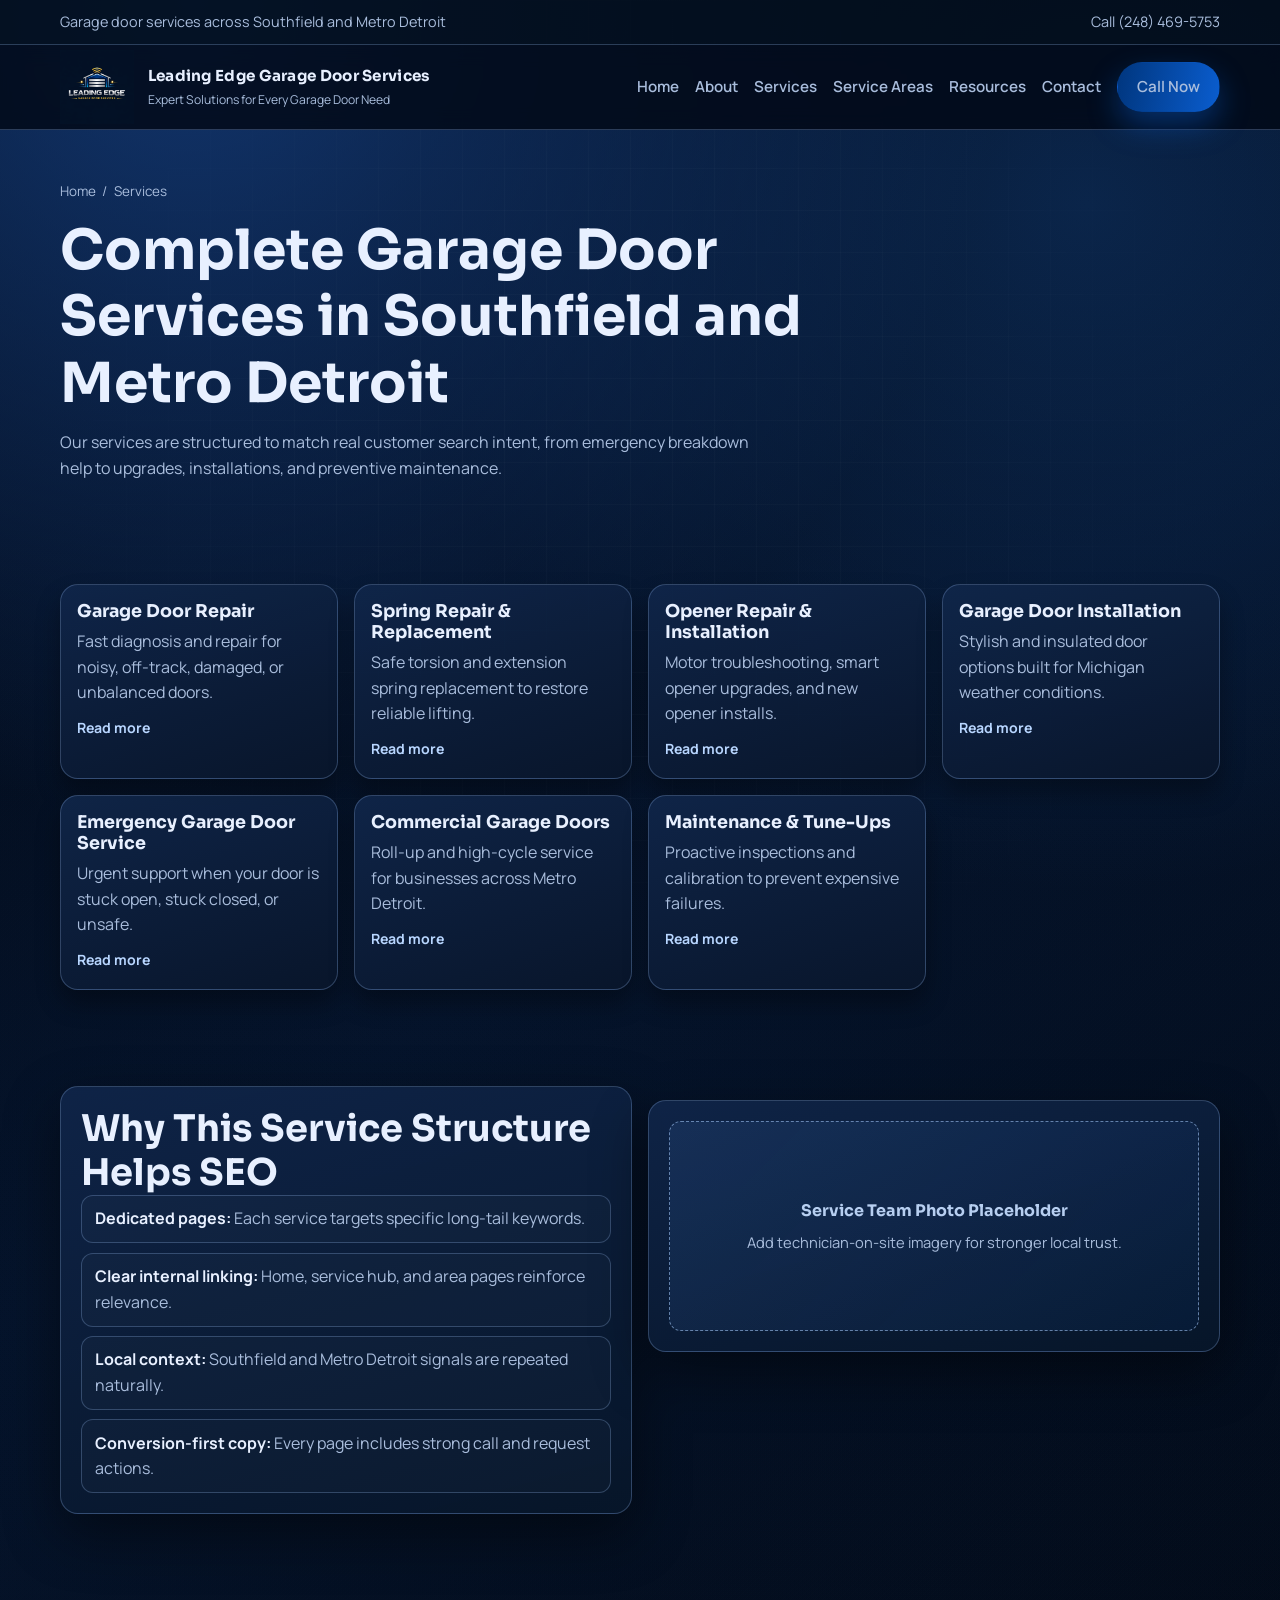
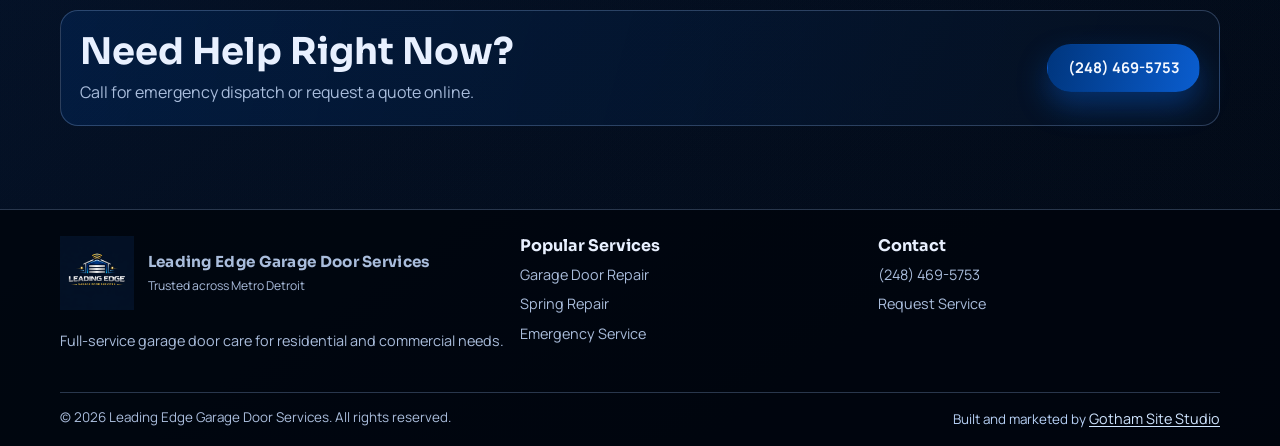
==== services/index.html @ db20bbb6 "Initial website build for Leading Edge Garage Door Services" ====
<!doctype html>
<html lang="en">
  <head>
    <meta charset="UTF-8" />
    <meta name="viewport" content="width=device-width, initial-scale=1.0" />
    <title>Garage Door Services in Southfield MI | Leading Edge</title>
    <meta
      name="description"
      content="Explore garage door services from Leading Edge: repairs, spring replacement, opener solutions, installations, emergency support, and commercial service in Metro Detroit."
    />
    <meta name="robots" content="index,follow" />
    <link rel="canonical" href="https://www.migaragedoor.com/services/" />
    <link rel="stylesheet" href="../assets/css/style.css" />
  </head>
  <body>
    <div class="top-strip">
      <div class="container">
        <span>Garage door services across Southfield and Metro Detroit</span>
        <a href="tel:+12484695753">Call (248) 469-5753</a>
      </div>
    </div>

    <header class="header">
      <div class="container nav-wrap">
        <a class="brand" href="../index.html">
          <img src="../images/Logo.png" alt="Leading Edge Garage Door Services logo" />
          <div class="brand-text">
            <strong>Leading Edge Garage Door Services</strong>
            <span>Expert Solutions for Every Garage Door Need</span>
          </div>
        </a>
        <button class="hamburger" data-nav-toggle aria-expanded="false" aria-label="Open menu">☰</button>
        <nav class="nav" data-nav>
          <a href="../index.html">Home</a>
          <a href="../about.html">About</a>
          <a href="index.html">Services</a>
          <a href="../service-areas/index.html">Service Areas</a>
          <a href="../resources/index.html">Resources</a>
          <a href="../contact.html">Contact</a>
          <a class="btn btn-primary" href="tel:+12484695753">Call Now</a>
        </nav>
      </div>
    </header>

    <main>
      <section class="page-hero">
        <div class="container">
          <div class="breadcrumbs">
            <a href="../index.html">Home</a>
            <span>/</span>
            <span>Services</span>
          </div>
          <h1>Complete Garage Door Services in Southfield and Metro Detroit</h1>
          <p>
            Our services are structured to match real customer search intent, from emergency breakdown help to
            upgrades, installations, and preventive maintenance.
          </p>
        </div>
      </section>

      <section class="section">
        <div class="container card-grid">
          <article class="card reveal">
            <h3>Garage Door Repair</h3>
            <p>Fast diagnosis and repair for noisy, off-track, damaged, or unbalanced doors.</p>
            <a class="inline-link" href="garage-door-repair.html">Read more</a>
          </article>
          <article class="card reveal">
            <h3>Spring Repair & Replacement</h3>
            <p>Safe torsion and extension spring replacement to restore reliable lifting.</p>
            <a class="inline-link" href="spring-repair.html">Read more</a>
          </article>
          <article class="card reveal">
            <h3>Opener Repair & Installation</h3>
            <p>Motor troubleshooting, smart opener upgrades, and new opener installs.</p>
            <a class="inline-link" href="opener-repair-installation.html">Read more</a>
          </article>
          <article class="card reveal">
            <h3>Garage Door Installation</h3>
            <p>Stylish and insulated door options built for Michigan weather conditions.</p>
            <a class="inline-link" href="garage-door-installation.html">Read more</a>
          </article>
          <article class="card reveal">
            <h3>Emergency Garage Door Service</h3>
            <p>Urgent support when your door is stuck open, stuck closed, or unsafe.</p>
            <a class="inline-link" href="emergency-service.html">Read more</a>
          </article>
          <article class="card reveal">
            <h3>Commercial Garage Doors</h3>
            <p>Roll-up and high-cycle service for businesses across Metro Detroit.</p>
            <a class="inline-link" href="commercial-garage-doors.html">Read more</a>
          </article>
          <article class="card reveal">
            <h3>Maintenance & Tune-Ups</h3>
            <p>Proactive inspections and calibration to prevent expensive failures.</p>
            <a class="inline-link" href="maintenance-tune-up.html">Read more</a>
          </article>
        </div>
      </section>

      <section class="section">
        <div class="container split">
          <article class="panel reveal">
            <h2>Why This Service Structure Helps SEO</h2>
            <ul class="list-clean">
              <li><strong>Dedicated pages:</strong> Each service targets specific long-tail keywords.</li>
              <li><strong>Clear internal linking:</strong> Home, service hub, and area pages reinforce relevance.</li>
              <li><strong>Local context:</strong> Southfield and Metro Detroit signals are repeated naturally.</li>
              <li><strong>Conversion-first copy:</strong> Every page includes strong call and request actions.</li>
            </ul>
          </article>
          <article class="panel reveal">
            <div class="media-slot">
              <div>
                <strong>Service Team Photo Placeholder</strong>
                <p>Add technician-on-site imagery for stronger local trust.</p>
              </div>
            </div>
          </article>
        </div>
      </section>

      <section class="section">
        <div class="container">
          <div class="cta-box reveal">
            <div>
              <h2>Need Help Right Now?</h2>
              <p>Call for emergency dispatch or request a quote online.</p>
            </div>
            <a class="btn btn-primary" href="tel:+12484695753">(248) 469-5753</a>
          </div>
        </div>
      </section>
    </main>

    <footer class="footer">
      <div class="container footer-grid">
        <div>
          <a class="brand" href="../index.html">
            <img src="../images/Logo.png" alt="Leading Edge Garage Door Services logo" />
            <div class="brand-text">
              <strong>Leading Edge Garage Door Services</strong>
              <span>Trusted across Metro Detroit</span>
            </div>
          </a>
          <p style="margin-top: 0.75rem">Full-service garage door care for residential and commercial needs.</p>
        </div>
        <div>
          <h3 style="font-size: 1rem; margin-bottom: 0.5rem">Popular Services</h3>
          <ul>
            <li><a href="garage-door-repair.html">Garage Door Repair</a></li>
            <li><a href="spring-repair.html">Spring Repair</a></li>
            <li><a href="emergency-service.html">Emergency Service</a></li>
          </ul>
        </div>
        <div>
          <h3 style="font-size: 1rem; margin-bottom: 0.5rem">Contact</h3>
          <ul>
            <li><a href="tel:+12484695753">(248) 469-5753</a></li>
            <li><a href="../contact.html">Request Service</a></li>
          </ul>
        </div>
      </div>
      <div class="container copyright">
        <span>© 2026 Leading Edge Garage Door Services. All rights reserved.</span>
        <span class="watermark">Built and marketed by <a href="https://gothamsitestudio.com/" target="_blank" rel="noopener noreferrer">Gotham Site Studio</a></span>
      </div>
    </footer>

    <script src="../assets/js/main.js"></script>
  </body>
</html>
---- assets/css/style.css ----
@import url('https://fonts.googleapis.com/css2?family=Manrope:wght@400;500;700;800&family=Sora:wght@500;600;700;800&display=swap');

:root {
  --bg: #020712;
  --bg-elev: #07162a;
  --bg-soft: #0b1f3d;
  --card: #0b1930;
  --card-strong: #10264a;
  --text: #e8f0ff;
  --text-soft: #a9bddc;
  --brand: #0a5dcf;
  --brand-strong: #00367e;
  --brand-glow: #63a4ff;
  --line: rgba(147, 184, 236, 0.28);
  --ok: #58d68d;
  --warn: #f9c74f;
  --shadow: 0 20px 55px rgba(0, 0, 0, 0.45);
  --radius: 18px;
  --radius-sm: 12px;
  --container: 1160px;
}

* {
  box-sizing: border-box;
}

html {
  scroll-behavior: smooth;
}

body {
  margin: 0;
  font-family: 'Manrope', 'Segoe UI', sans-serif;
  color: var(--text);
  background: radial-gradient(circle at 15% 0%, #12366f 0%, rgba(18, 54, 111, 0.05) 35%),
    radial-gradient(circle at 85% 10%, #0a2448 0%, rgba(10, 36, 72, 0.05) 32%),
    linear-gradient(145deg, #01050d 0%, #041126 45%, #01050c 100%);
  min-height: 100vh;
  line-height: 1.6;
}

body::before {
  content: '';
  position: fixed;
  inset: 0;
  pointer-events: none;
  background-image: linear-gradient(rgba(255, 255, 255, 0.02) 1px, transparent 1px),
    linear-gradient(90deg, rgba(255, 255, 255, 0.02) 1px, transparent 1px);
  background-size: 42px 42px;
  mask-image: radial-gradient(circle at center, black 35%, transparent 85%);
  z-index: -1;
}

a {
  color: inherit;
  text-decoration: none;
}

img {
  max-width: 100%;
  display: block;
}

.container {
  width: min(var(--container), calc(100% - 2rem));
  margin-inline: auto;
}

.top-strip {
  border-bottom: 1px solid var(--line);
  background: rgba(3, 12, 24, 0.84);
}

.top-strip .container {
  min-height: 44px;
  display: flex;
  align-items: center;
  justify-content: space-between;
  font-size: 0.9rem;
  color: var(--text-soft);
}

.header {
  position: sticky;
  top: 0;
  z-index: 30;
  backdrop-filter: blur(10px);
  background: rgba(2, 8, 20, 0.8);
  border-bottom: 1px solid var(--line);
}

.nav-wrap {
  min-height: 84px;
  display: flex;
  align-items: center;
  justify-content: space-between;
  gap: 1rem;
}

.brand {
  display: inline-flex;
  align-items: center;
  gap: 0.85rem;
  min-width: 0;
}

.brand img {
  width: 74px;
  height: auto;
}

.brand-text {
  display: grid;
  gap: 0.1rem;
}

.brand-text strong {
  font-family: 'Sora', 'Segoe UI', sans-serif;
  font-size: 0.95rem;
  letter-spacing: 0.02em;
}

.brand-text span {
  font-size: 0.76rem;
  color: var(--text-soft);
}

.nav {
  display: flex;
  align-items: center;
  gap: 1rem;
}

.nav a {
  color: var(--text-soft);
  font-weight: 600;
  font-size: 0.95rem;
}

.nav a:hover,
.nav a:focus-visible {
  color: var(--text);
}

.btn {
  border: 1px solid transparent;
  border-radius: 999px;
  padding: 0.72rem 1.2rem;
  display: inline-flex;
  align-items: center;
  justify-content: center;
  gap: 0.4rem;
  font-weight: 700;
  font-size: 0.92rem;
  transition: transform 0.22s ease, box-shadow 0.22s ease, border-color 0.22s ease;
  cursor: pointer;
}

.btn:hover,
.btn:focus-visible {
  transform: translateY(-2px);
}

.btn-primary {
  background: linear-gradient(100deg, var(--brand-strong), var(--brand));
  color: #f4f8ff;
  box-shadow: 0 14px 30px rgba(10, 93, 207, 0.42);
}

.btn-ghost {
  border-color: var(--line);
  color: var(--text);
  background: rgba(255, 255, 255, 0.03);
}

.hamburger {
  display: none;
  width: 44px;
  height: 44px;
  border-radius: 10px;
  background: transparent;
  border: 1px solid var(--line);
  color: var(--text);
}

.hero {
  padding: 4.1rem 0 2.8rem;
}

.hero-grid {
  display: grid;
  grid-template-columns: 1.1fr 0.9fr;
  gap: 1.8rem;
  align-items: stretch;
}

.badge {
  width: fit-content;
  padding: 0.38rem 0.68rem;
  border: 1px solid var(--line);
  border-radius: 999px;
  font-size: 0.8rem;
  color: var(--text-soft);
  background: rgba(255, 255, 255, 0.03);
}

h1,
h2,
h3 {
  margin: 0;
  font-family: 'Sora', 'Segoe UI', sans-serif;
  line-height: 1.2;
}

h1 {
  font-size: clamp(2rem, 5vw, 3.45rem);
  margin-top: 0.9rem;
}

h2 {
  font-size: clamp(1.45rem, 3vw, 2.3rem);
}

.hero p {
  color: var(--text-soft);
  max-width: 64ch;
}

.hero-cta {
  display: flex;
  flex-wrap: wrap;
  gap: 0.7rem;
  margin-top: 1.2rem;
}

.quick-points {
  margin-top: 1rem;
  padding: 0;
  list-style: none;
  display: grid;
  gap: 0.45rem;
}

.quick-points li {
  color: var(--text-soft);
  font-size: 0.93rem;
}

.quick-points li strong {
  color: var(--text);
}

.panel {
  background: linear-gradient(165deg, rgba(16, 38, 74, 0.9), rgba(7, 22, 42, 0.92));
  border: 1px solid var(--line);
  border-radius: var(--radius);
  box-shadow: var(--shadow);
  padding: 1.25rem;
}

.panel + .panel {
  margin-top: 0.9rem;
}

.panel h3 {
  font-size: 1.06rem;
}

.panel p {
  margin: 0.5rem 0 0;
  color: var(--text-soft);
  font-size: 0.92rem;
}

.kpi-grid {
  margin-top: 1rem;
  display: grid;
  grid-template-columns: repeat(3, 1fr);
  gap: 0.75rem;
}

.kpi {
  border: 1px solid var(--line);
  border-radius: var(--radius-sm);
  background: rgba(255, 255, 255, 0.02);
  padding: 0.8rem;
}

.kpi strong {
  font-family: 'Sora', 'Segoe UI', sans-serif;
  display: block;
  font-size: 1.2rem;
}

.kpi span {
  color: var(--text-soft);
  font-size: 0.82rem;
}

.section {
  padding: 3rem 0;
}

.section-head {
  max-width: 70ch;
  margin-bottom: 1.2rem;
}

.section-head p {
  color: var(--text-soft);
  margin: 0.6rem 0 0;
}

.card-grid {
  display: grid;
  gap: 1rem;
  grid-template-columns: repeat(auto-fit, minmax(220px, 1fr));
}

.card {
  background: linear-gradient(160deg, rgba(16, 38, 74, 0.92), rgba(9, 22, 43, 0.92));
  border: 1px solid var(--line);
  border-radius: var(--radius);
  padding: 1rem;
  box-shadow: 0 14px 24px rgba(0, 0, 0, 0.32);
}

.card h3 {
  font-size: 1.1rem;
  margin-bottom: 0.45rem;
}

.card p {
  color: var(--text-soft);
  margin: 0;
}

.card .inline-link {
  margin-top: 0.7rem;
  display: inline-flex;
  color: #b8d6ff;
  font-size: 0.88rem;
  font-weight: 700;
}

.trust-band {
  border-block: 1px solid var(--line);
  background: rgba(1, 6, 15, 0.7);
}

.trust-band .container {
  min-height: 74px;
  display: flex;
  flex-wrap: wrap;
  align-items: center;
  gap: 0.6rem;
}

.pill {
  border: 1px solid var(--line);
  border-radius: 999px;
  padding: 0.36rem 0.7rem;
  font-size: 0.78rem;
  color: var(--text-soft);
  background: rgba(255, 255, 255, 0.03);
}

.media-slot {
  border: 1px dashed rgba(172, 207, 255, 0.55);
  border-radius: var(--radius-sm);
  background: linear-gradient(135deg, rgba(99, 164, 255, 0.1), rgba(10, 93, 207, 0.07));
  min-height: 210px;
  display: grid;
  place-items: center;
  text-align: center;
  color: #b7cff1;
  padding: 1rem;
}

.media-slot strong {
  font-family: 'Sora', 'Segoe UI', sans-serif;
  font-size: 1rem;
}

.split {
  display: grid;
  grid-template-columns: 1fr 1fr;
  gap: 1rem;
  align-items: start;
}

.list-clean {
  list-style: none;
  padding: 0;
  margin: 0;
  display: grid;
  gap: 0.58rem;
}

.list-clean li {
  border: 1px solid var(--line);
  border-radius: var(--radius-sm);
  padding: 0.65rem 0.8rem;
  background: rgba(255, 255, 255, 0.02);
  color: var(--text-soft);
}

.list-clean li strong {
  color: var(--text);
}

.faq {
  display: grid;
  gap: 0.6rem;
}

.faq details {
  border: 1px solid var(--line);
  border-radius: var(--radius-sm);
  padding: 0.7rem 0.85rem;
  background: rgba(255, 255, 255, 0.02);
}

.faq summary {
  cursor: pointer;
  font-weight: 700;
}

.faq p {
  margin: 0.55rem 0 0;
  color: var(--text-soft);
}

.cta-box {
  border: 1px solid var(--line);
  border-radius: var(--radius);
  padding: 1.2rem;
  background: linear-gradient(105deg, rgba(0, 54, 126, 0.3), rgba(6, 18, 36, 0.72));
  display: flex;
  flex-wrap: wrap;
  justify-content: space-between;
  gap: 1rem;
  align-items: center;
}

.cta-box p {
  margin: 0.35rem 0 0;
  color: var(--text-soft);
}

.contact-wrap {
  display: grid;
  gap: 1rem;
  grid-template-columns: 0.95fr 1.05fr;
}

.form {
  display: grid;
  gap: 0.7rem;
}

.form label {
  font-size: 0.88rem;
  color: var(--text-soft);
}

.form input,
.form textarea,
.form select {
  width: 100%;
  border: 1px solid var(--line);
  border-radius: 11px;
  padding: 0.72rem 0.82rem;
  background: rgba(255, 255, 255, 0.03);
  color: var(--text);
  font: inherit;
}

.form textarea {
  min-height: 140px;
  resize: vertical;
}

.form input:focus,
.form textarea:focus,
.form select:focus {
  outline: 2px solid rgba(99, 164, 255, 0.4);
  border-color: transparent;
}

.call-chip {
  border-radius: 12px;
  border: 1px solid var(--line);
  padding: 0.78rem;
  background: rgba(255, 255, 255, 0.02);
}

.map-box {
  border: 1px solid var(--line);
  border-radius: var(--radius-sm);
  overflow: hidden;
  min-height: 250px;
}

.map-box iframe {
  width: 100%;
  height: 100%;
  border: 0;
}

.footer {
  margin-top: 2.2rem;
  border-top: 1px solid var(--line);
  background: rgba(1, 5, 13, 0.86);
}

.footer-grid {
  display: grid;
  gap: 1rem;
  padding: 1.6rem 0;
  grid-template-columns: 1.3fr 1fr 1fr;
}

.footer p,
.footer li,
.footer a {
  color: var(--text-soft);
  font-size: 0.9rem;
}

.footer ul {
  list-style: none;
  margin: 0;
  padding: 0;
  display: grid;
  gap: 0.4rem;
}

.copyright {
  border-top: 1px solid var(--line);
  padding: 0.85rem 0 1rem;
  color: var(--text-soft);
  font-size: 0.84rem;
  display: flex;
  flex-wrap: wrap;
  justify-content: space-between;
  gap: 0.5rem;
}

.watermark {
  color: #b7d2f7;
}

.watermark a {
  color: #cfe5ff;
  text-decoration: underline;
  text-underline-offset: 2px;
}

.page-hero {
  padding: 3.2rem 0 2.4rem;
}

.page-hero h1 {
  max-width: 18ch;
}

.page-hero p {
  margin-top: 0.9rem;
  color: var(--text-soft);
  max-width: 70ch;
}

.breadcrumbs {
  display: flex;
  flex-wrap: wrap;
  gap: 0.4rem;
  font-size: 0.84rem;
  color: var(--text-soft);
}

.reveal {
  opacity: 0;
  transform: translateY(16px);
  transition: opacity 0.65s ease, transform 0.65s ease;
}

.reveal.is-visible {
  opacity: 1;
  transform: translateY(0);
}

@media (max-width: 980px) {
  .hero-grid,
  .split,
  .contact-wrap,
  .footer-grid {
    grid-template-columns: 1fr;
  }

  .nav {
    position: absolute;
    top: 100%;
    right: 1rem;
    left: 1rem;
    display: none;
    flex-direction: column;
    align-items: stretch;
    padding: 1rem;
    background: #061425;
    border: 1px solid var(--line);
    border-radius: 14px;
  }

  .nav.open {
    display: flex;
    animation: rise 0.35s ease;
  }

  .hamburger {
    display: inline-grid;
    place-items: center;
  }

  .nav-wrap {
    min-height: 74px;
  }

  .brand img {
    width: 62px;
  }
}

@media (max-width: 640px) {
  .top-strip .container {
    min-height: 54px;
    align-items: flex-start;
    justify-content: center;
    text-align: center;
    padding: 0.5rem 0;
  }

  .kpi-grid {
    grid-template-columns: 1fr;
  }

  .hero {
    padding-top: 2.8rem;
  }

  .btn {
    width: 100%;
  }

  .cta-box {
    align-items: flex-start;
  }
}

@keyframes rise {
  from {
    opacity: 0;
    transform: translateY(-8px);
  }

  to {
    opacity: 1;
    transform: translateY(0);
  }
}
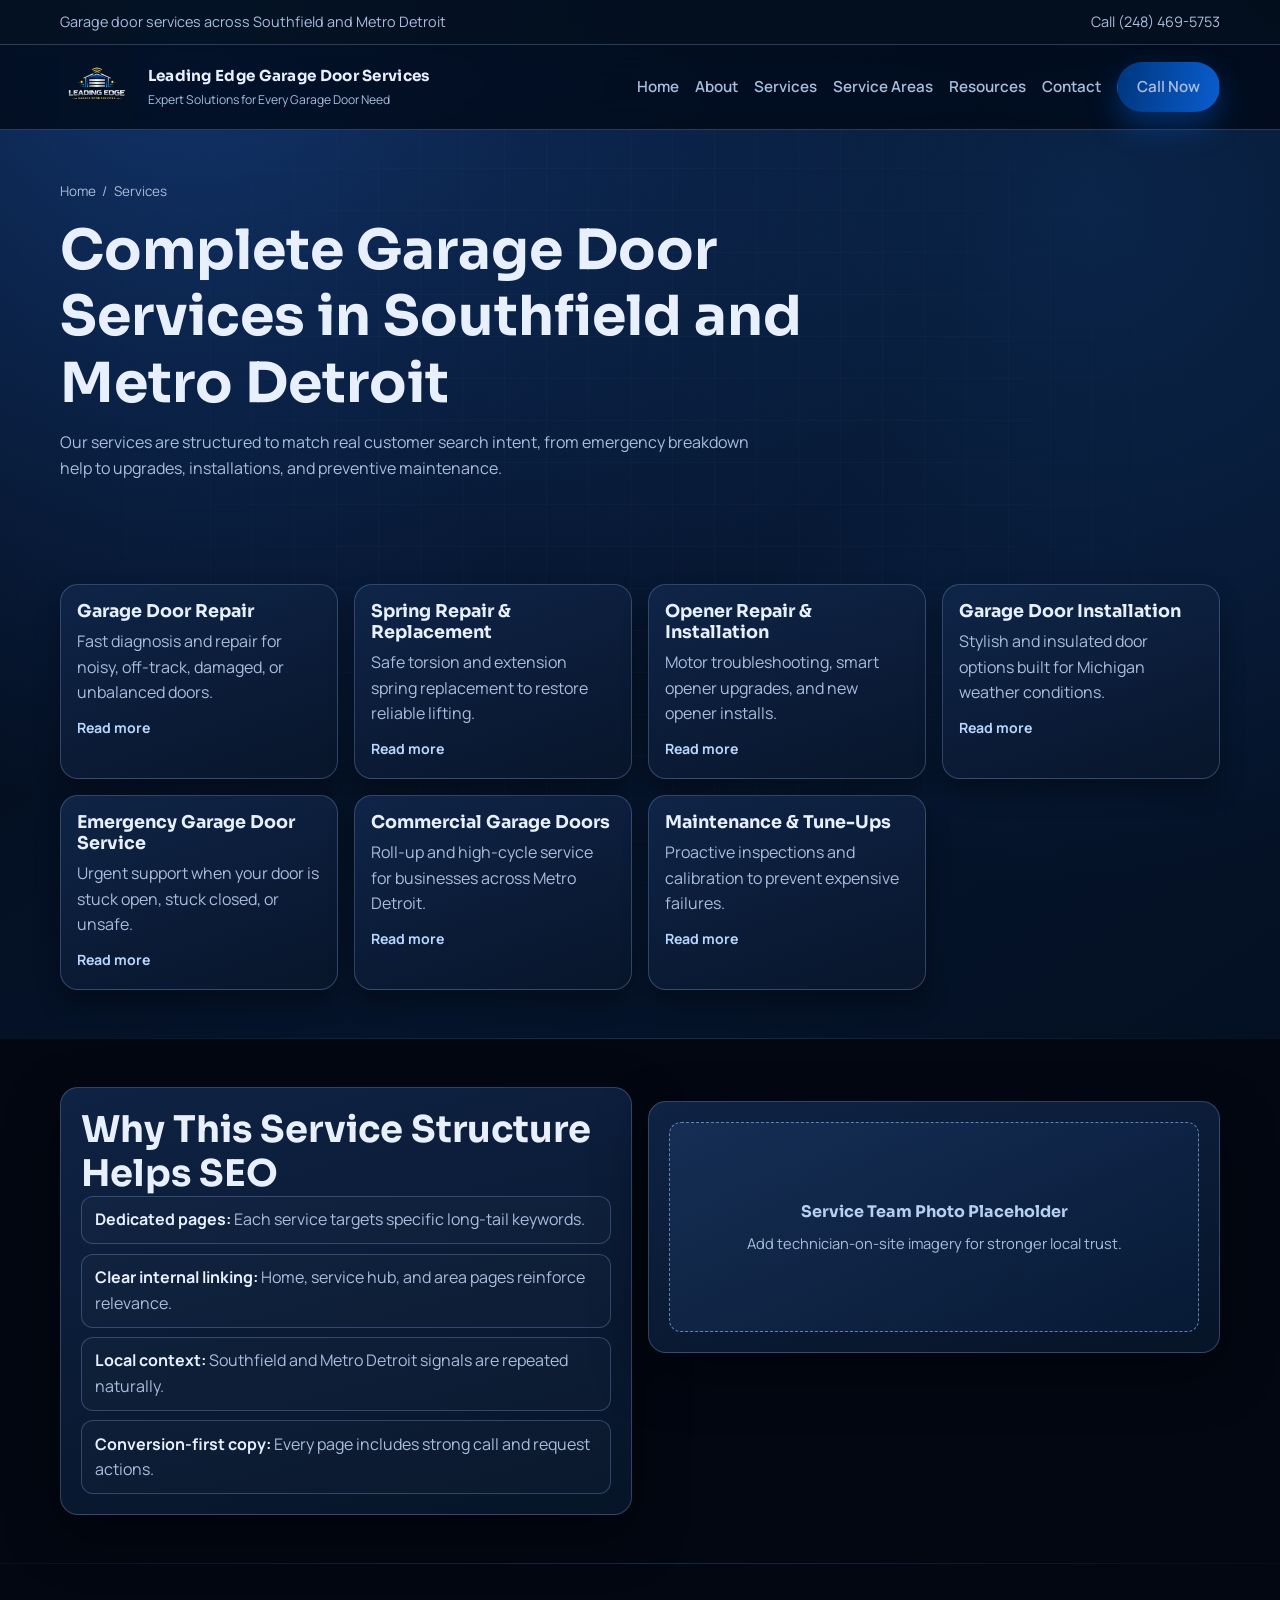
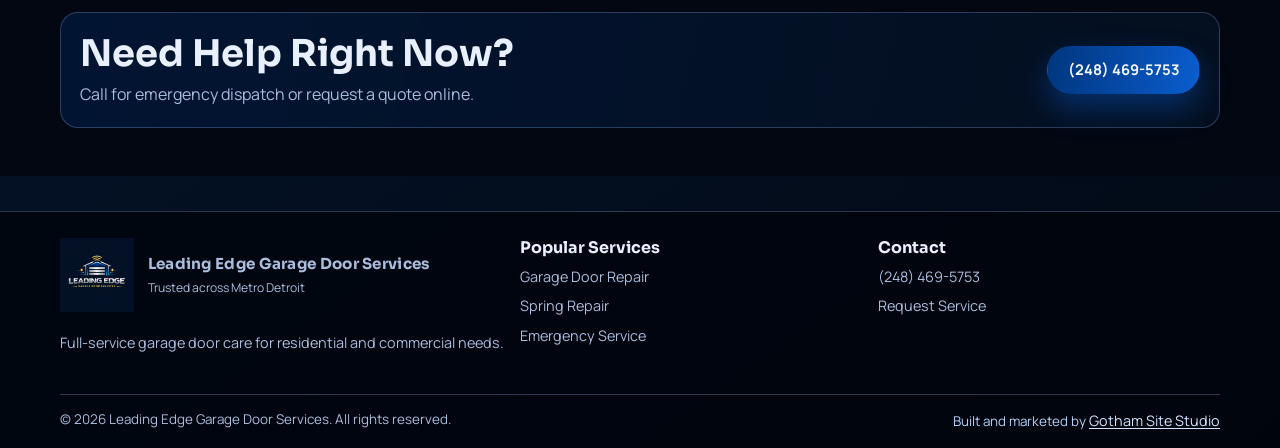
==== commit 4aa956ad: "Enhance design, UX, and accessibility across all pages - Add hero glow orbs, shimmer buttons, pulsin" ====
--- a/services/index.html
+++ b/services/index.html
@@ -13,6 +13,7 @@
     <link rel="stylesheet" href="../assets/css/style.css" />
   </head>
   <body>
+    <a class="skip-link" href="#main-content">Skip to main content</a>
     <div class="top-strip">
       <div class="container">
         <span>Garage door services across Southfield and Metro Detroit</span>
@@ -30,7 +31,7 @@
           </div>
         </a>
         <button class="hamburger" data-nav-toggle aria-expanded="false" aria-label="Open menu">☰</button>
-        <nav class="nav" data-nav>
+        <nav class="nav" data-nav aria-label="Main navigation">
           <a href="../index.html">Home</a>
           <a href="../about.html">About</a>
           <a href="index.html">Services</a>
@@ -42,7 +43,7 @@
       </div>
     </header>
 
-    <main>
+    <main id="main-content">
       <section class="page-hero">
         <div class="container">
           <div class="breadcrumbs">
@@ -167,6 +168,9 @@
       </div>
     </footer>
 
+    <button class="back-to-top" aria-label="Back to top">↑</button>
+
+
     <script src="../assets/js/main.js"></script>
   </body>
 </html>
--- a/assets/css/style.css
+++ b/assets/css/style.css
@@ -11,6 +11,8 @@
   --brand: #0a5dcf;
   --brand-strong: #00367e;
   --brand-glow: #63a4ff;
+  --accent: #00d4ff;
+  --accent-warm: #ff6b35;
   --line: rgba(147, 184, 236, 0.28);
   --ok: #58d68d;
   --warn: #f9c74f;
@@ -18,6 +20,7 @@
   --radius: 18px;
   --radius-sm: 12px;
   --container: 1160px;
+  --focus-ring: 0 0 0 3px rgba(99, 164, 255, 0.55);
 }
 
 * {
@@ -26,6 +29,23 @@
 
 html {
   scroll-behavior: smooth;
+}
+
+/* ── Skip link (accessibility) ── */
+.skip-link {
+  position: absolute;
+  top: -100%;
+  left: 1rem;
+  z-index: 999;
+  padding: 0.6rem 1.2rem;
+  background: var(--brand);
+  color: #fff;
+  border-radius: 0 0 var(--radius-sm) var(--radius-sm);
+  font-weight: 700;
+  transition: top 0.2s;
+}
+.skip-link:focus {
+  top: 0;
 }
 
 body {
@@ -56,6 +76,18 @@
   text-decoration: none;
 }
 
+/* ── Global focus-visible ring ── */
+a:focus-visible,
+button:focus-visible,
+input:focus-visible,
+textarea:focus-visible,
+select:focus-visible,
+details:focus-visible summary {
+  outline: none;
+  box-shadow: var(--focus-ring);
+  border-radius: 6px;
+}
+
 img {
   max-width: 100%;
   display: block;
@@ -84,9 +116,14 @@
   position: sticky;
   top: 0;
   z-index: 30;
-  backdrop-filter: blur(10px);
-  background: rgba(2, 8, 20, 0.8);
+  backdrop-filter: blur(14px) saturate(1.3);
+  -webkit-backdrop-filter: blur(14px) saturate(1.3);
+  background: rgba(2, 8, 20, 0.78);
   border-bottom: 1px solid var(--line);
+  transition: box-shadow 0.3s;
+}
+.header.scrolled {
+  box-shadow: 0 4px 30px rgba(0,0,0,0.45);
 }
 
 .nav-wrap {
@@ -165,6 +202,34 @@
   background: linear-gradient(100deg, var(--brand-strong), var(--brand));
   color: #f4f8ff;
   box-shadow: 0 14px 30px rgba(10, 93, 207, 0.42);
+  position: relative;
+  overflow: hidden;
+}
+
+/* ── Shimmer sweep on primary buttons ── */
+.btn-primary::after {
+  content: '';
+  position: absolute;
+  top: 0;
+  left: -75%;
+  width: 50%;
+  height: 100%;
+  background: linear-gradient(100deg, transparent, rgba(255,255,255,0.18), transparent);
+  animation: btnShimmer 3.5s ease-in-out infinite;
+}
+@keyframes btnShimmer {
+  0%   { left: -75%; }
+  40%  { left: 125%; }
+  100% { left: 125%; }
+}
+
+/* ── CTA pulse ring on hero buttons ── */
+.hero-cta .btn-primary {
+  animation: ctaPulse 2.8s ease-in-out infinite;
+}
+@keyframes ctaPulse {
+  0%, 100% { box-shadow: 0 14px 30px rgba(10,93,207,0.42); }
+  50%      { box-shadow: 0 14px 40px rgba(10,93,207,0.65), 0 0 0 6px rgba(99,164,255,0.12); }
 }
 
 .btn-ghost {
@@ -185,6 +250,40 @@
 
 .hero {
   padding: 4.1rem 0 2.8rem;
+  position: relative;
+  overflow: hidden;
+}
+
+/* ── Hero animated glow orbs ── */
+.hero::before,
+.hero::after {
+  content: '';
+  position: absolute;
+  border-radius: 50%;
+  pointer-events: none;
+  filter: blur(100px);
+  opacity: 0.35;
+  animation: heroFloat 8s ease-in-out infinite alternate;
+}
+.hero::before {
+  width: 500px;
+  height: 500px;
+  background: var(--brand);
+  top: -120px;
+  left: -80px;
+}
+.hero::after {
+  width: 380px;
+  height: 380px;
+  background: var(--accent);
+  bottom: -60px;
+  right: -60px;
+  animation-delay: -4s;
+}
+
+@keyframes heroFloat {
+  0%   { transform: translate(0, 0) scale(1); }
+  100% { transform: translate(30px, -20px) scale(1.12); }
 }
 
 .hero-grid {
@@ -213,12 +312,12 @@
 }
 
 h1 {
-  font-size: clamp(2rem, 5vw, 3.45rem);
+  font-size: 3.45rem;
   margin-top: 0.9rem;
 }
 
 h2 {
-  font-size: clamp(1.45rem, 3vw, 2.3rem);
+  font-size: 2.3rem;
 }
 
 .hero p {
@@ -250,6 +349,18 @@
   color: var(--text);
 }
 
+.trust-list {
+  margin: 0.7rem 0 0;
+  padding-left: 1.1rem;
+  display: grid;
+  gap: 0.44rem;
+  color: var(--text-soft);
+}
+
+.trust-list li::marker {
+  color: #9cc6ff;
+}
+
 .panel {
   background: linear-gradient(165deg, rgba(16, 38, 74, 0.9), rgba(7, 22, 42, 0.92));
   border: 1px solid var(--line);
@@ -323,6 +434,12 @@
   border-radius: var(--radius);
   padding: 1rem;
   box-shadow: 0 14px 24px rgba(0, 0, 0, 0.32);
+  transition: transform 0.35s cubic-bezier(.22,.68,0,1.2), box-shadow 0.35s ease, border-color 0.35s ease;
+}
+.card:hover {
+  transform: translateY(-6px) scale(1.015);
+  box-shadow: 0 22px 44px rgba(0,0,0,0.4), 0 0 0 1px rgba(99,164,255,0.15);
+  border-color: rgba(99,164,255,0.35);
 }
 
 .card h3 {
@@ -343,17 +460,81 @@
   font-weight: 700;
 }
 
+.section-proof {
+  padding-top: 2.2rem;
+}
+
+.proof-grid {
+  display: grid;
+  gap: 1rem;
+  grid-template-columns: repeat(auto-fit, minmax(220px, 1fr));
+}
+
+.proof-card {
+  border: 1px solid var(--line);
+  border-radius: var(--radius);
+  background: linear-gradient(155deg, rgba(17, 42, 82, 0.92), rgba(6, 18, 36, 0.9));
+  padding: 1rem;
+  box-shadow: 0 10px 22px rgba(0, 0, 0, 0.28);
+  position: relative;
+  overflow: hidden;
+  transition: transform 0.35s ease, box-shadow 0.35s ease, border-color 0.35s ease;
+}
+.proof-card::before {
+  content: '';
+  position: absolute;
+  inset: 0;
+  border-radius: inherit;
+  padding: 1px;
+  background: linear-gradient(135deg, rgba(99,164,255,0.3), transparent 60%);
+  -webkit-mask: linear-gradient(#fff 0 0) content-box, linear-gradient(#fff 0 0);
+  mask: linear-gradient(#fff 0 0) content-box, linear-gradient(#fff 0 0);
+  -webkit-mask-composite: xor;
+  mask-composite: exclude;
+  opacity: 0;
+  transition: opacity 0.4s ease;
+}
+.proof-card:hover {
+  transform: translateY(-5px);
+  box-shadow: 0 18px 36px rgba(0,0,0,0.35);
+  border-color: rgba(99,164,255,0.3);
+}
+.proof-card:hover::before {
+  opacity: 1;
+}
+
+.proof-card h3 {
+  font-size: 1.03rem;
+  margin-bottom: 0.45rem;
+}
+
+.proof-card p {
+  margin: 0;
+  color: var(--text-soft);
+  font-size: 0.92rem;
+}
+
 .trust-band {
   border-block: 1px solid var(--line);
   background: rgba(1, 6, 15, 0.7);
-}
-
-.trust-band .container {
-  min-height: 74px;
+  overflow: hidden;
+}
+
+.trust-band .marquee-track {
   display: flex;
-  flex-wrap: wrap;
-  align-items: center;
   gap: 0.6rem;
+  width: max-content;
+  animation: marquee 30s linear infinite;
+  padding: 1rem 0;
+}
+
+.trust-band .marquee-track:hover {
+  animation-play-state: paused;
+}
+
+@keyframes marquee {
+  0%   { transform: translateX(0); }
+  100% { transform: translateX(-50%); }
 }
 
 .pill {
@@ -363,6 +544,13 @@
   font-size: 0.78rem;
   color: var(--text-soft);
   background: rgba(255, 255, 255, 0.03);
+  white-space: nowrap;
+  flex-shrink: 0;
+  transition: border-color 0.3s, color 0.3s;
+}
+.pill:hover {
+  border-color: rgba(99,164,255,0.4);
+  color: var(--text);
 }
 
 .media-slot {
@@ -409,6 +597,29 @@
   color: var(--text);
 }
 
+.credentials-panel {
+  height: 100%;
+}
+
+.note-soft {
+  margin-top: 0.8rem;
+  color: #c0d8f9;
+  font-size: 0.86rem;
+}
+
+.review-stars {
+  margin: 0 0 0.35rem;
+  color: var(--warn);
+  letter-spacing: 0.08em;
+  font-size: 1.1rem;
+  text-shadow: 0 0 8px rgba(249, 199, 79, 0.35);
+}
+
+.review-source {
+  color: #c0d9fb;
+  font-size: 0.82rem;
+}
+
 .faq {
   display: grid;
   gap: 0.6rem;
@@ -419,11 +630,35 @@
   border-radius: var(--radius-sm);
   padding: 0.7rem 0.85rem;
   background: rgba(255, 255, 255, 0.02);
+  transition: border-color 0.3s, background 0.3s;
+}
+
+.faq details[open] {
+  border-color: rgba(99,164,255,0.35);
+  background: rgba(16,38,74,0.25);
 }
 
 .faq summary {
   cursor: pointer;
   font-weight: 700;
+  list-style: none;
+  display: flex;
+  align-items: center;
+  justify-content: space-between;
+  gap: 0.5rem;
+}
+.faq summary::-webkit-details-marker { display: none; }
+.faq summary::after {
+  content: '+';
+  font-family: 'Sora', sans-serif;
+  font-size: 1.2rem;
+  color: var(--brand-glow);
+  transition: transform 0.3s ease;
+  flex-shrink: 0;
+}
+.faq details[open] summary::after {
+  content: '\2212';
+  transform: rotate(180deg);
 }
 
 .faq p {
@@ -488,6 +723,12 @@
   border-color: transparent;
 }
 
+.form-note {
+  margin: 0.2rem 0 0;
+  color: #bdd5f7;
+  font-size: 0.82rem;
+}
+
 .call-chip {
   border-radius: 12px;
   border: 1px solid var(--line);
@@ -581,8 +822,8 @@
 
 .reveal {
   opacity: 0;
-  transform: translateY(16px);
-  transition: opacity 0.65s ease, transform 0.65s ease;
+  transform: translateY(22px);
+  transition: opacity 0.7s cubic-bezier(.22,.68,0,1), transform 0.7s cubic-bezier(.22,.68,0,1);
 }
 
 .reveal.is-visible {
@@ -590,7 +831,90 @@
   transform: translateY(0);
 }
 
+/* ── Back to top button ── */
+.back-to-top {
+  position: fixed;
+  bottom: 2rem;
+  right: 2rem;
+  z-index: 40;
+  width: 48px;
+  height: 48px;
+  border-radius: 50%;
+  border: 1px solid var(--line);
+  background: rgba(2,8,20,0.85);
+  backdrop-filter: blur(8px);
+  color: var(--brand-glow);
+  font-size: 1.3rem;
+  cursor: pointer;
+  display: grid;
+  place-items: center;
+  opacity: 0;
+  pointer-events: none;
+  transform: translateY(10px);
+  transition: opacity 0.35s, transform 0.35s, box-shadow 0.25s;
+}
+.back-to-top.visible {
+  opacity: 1;
+  pointer-events: auto;
+  transform: translateY(0);
+}
+.back-to-top:hover {
+  box-shadow: 0 0 18px rgba(99,164,255,0.35);
+  border-color: var(--brand-glow);
+}
+
+/* ── Animated counter numbers ── */
+.kpi strong[data-count] {
+  display: inline-block;
+}
+
+/* ── Section divider glow line ── */
+.section + .section {
+  border-top: 1px solid transparent;
+  background-image: linear-gradient(var(--bg), var(--bg)), linear-gradient(90deg, transparent, rgba(99,164,255,0.18), transparent);
+  background-origin: border-box;
+  background-clip: padding-box, border-box;
+}
+
+/* ── Process step numbers ── */
+.step-number {
+  display: inline-flex;
+  align-items: center;
+  justify-content: center;
+  width: 42px;
+  height: 42px;
+  border-radius: 50%;
+  background: linear-gradient(135deg, var(--brand), var(--accent));
+  color: #fff;
+  font-family: 'Sora', sans-serif;
+  font-weight: 800;
+  font-size: 1rem;
+  margin-bottom: 0.6rem;
+  flex-shrink: 0;
+}
+
+/* ── Proof card icon circles ── */
+.proof-icon {
+  width: 44px;
+  height: 44px;
+  border-radius: 12px;
+  background: linear-gradient(135deg, rgba(10,93,207,0.25), rgba(0,212,255,0.12));
+  display: grid;
+  place-items: center;
+  font-size: 1.25rem;
+  margin-bottom: 0.65rem;
+  border: 1px solid rgba(99,164,255,0.15);
+}
+
 @media (max-width: 980px) {
+  h1 {
+    font-size: 2.45rem;
+  }
+
+  h2 {
+    font-size: 1.9rem;
+  }
+
   .hero-grid,
   .split,
   .contact-wrap,
@@ -632,6 +956,14 @@
 }
 
 @media (max-width: 640px) {
+  h1 {
+    font-size: 2rem;
+  }
+
+  h2 {
+    font-size: 1.5rem;
+  }
+
   .top-strip .container {
     min-height: 54px;
     align-items: flex-start;
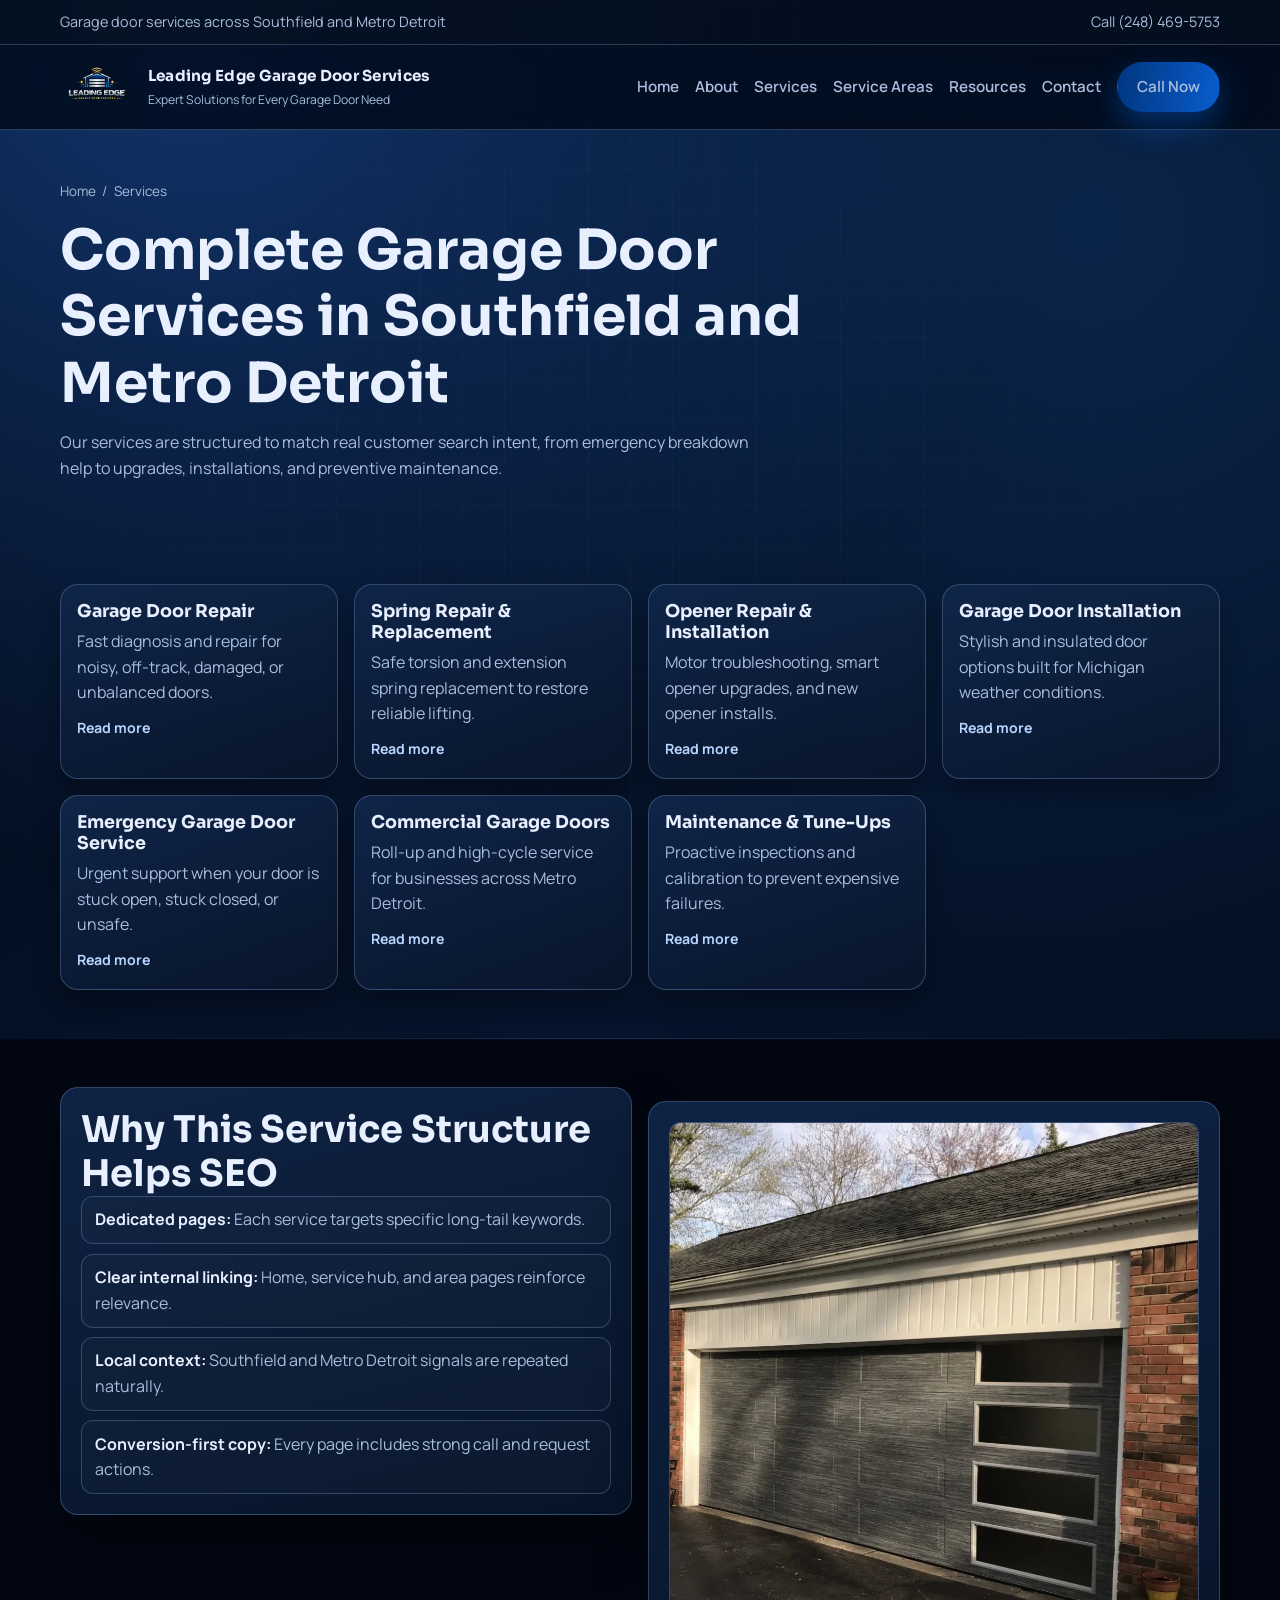
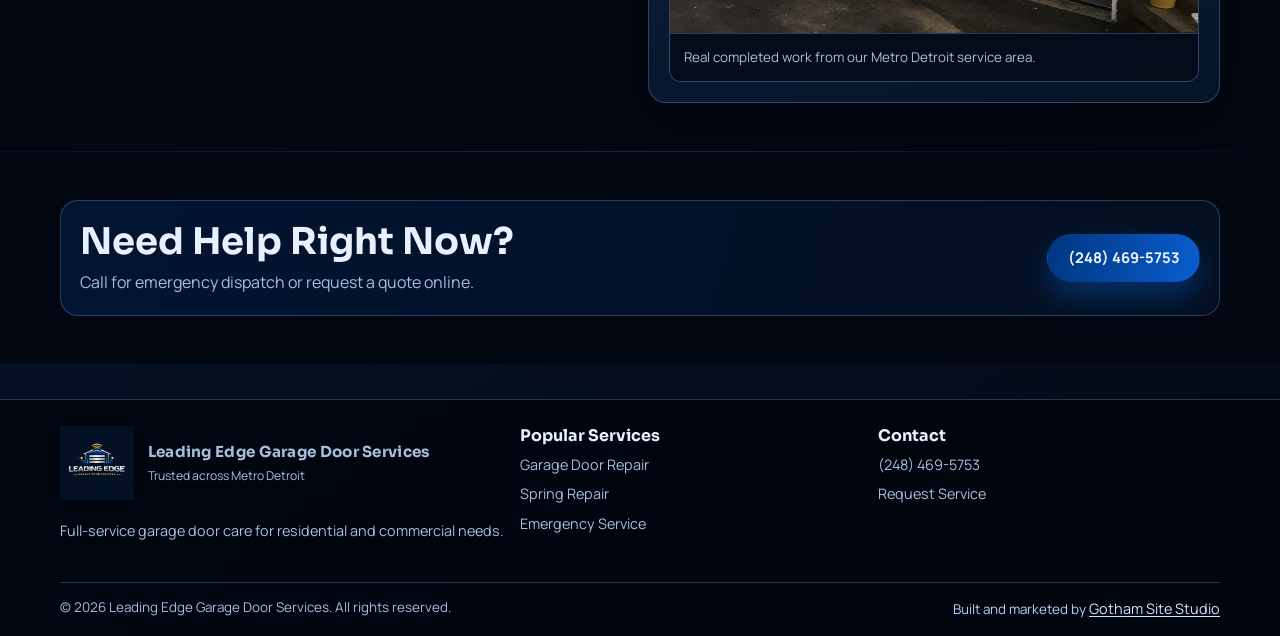
==== commit 75aab970: "Add SEO-friendly image assets and site gallery updates" ====
--- a/services/index.html
+++ b/services/index.html
@@ -24,7 +24,7 @@
     <header class="header">
       <div class="container nav-wrap">
         <a class="brand" href="../index.html">
-          <img src="../images/Logo.png" alt="Leading Edge Garage Door Services logo" />
+          <img src="../images/leading-edge-garage-door-services-logo.png" alt="Leading Edge Garage Door Services logo" />
           <div class="brand-text">
             <strong>Leading Edge Garage Door Services</strong>
             <span>Expert Solutions for Every Garage Door Need</span>
@@ -111,12 +111,16 @@
             </ul>
           </article>
           <article class="panel reveal">
-            <div class="media-slot">
-              <div>
-                <strong>Service Team Photo Placeholder</strong>
-                <p>Add technician-on-site imagery for stronger local trust.</p>
-              </div>
-            </div>
+            <figure class="media-photo">
+              <img
+                src="../images/garage-door-project-southfield-mi-1.webp"
+                alt="Garage door project Southfield MI 1"
+                width="1024"
+                height="989"
+                loading="lazy"
+              />
+              <figcaption>Real completed work from our Metro Detroit service area.</figcaption>
+            </figure>
           </article>
         </div>
       </section>
@@ -138,7 +142,7 @@
       <div class="container footer-grid">
         <div>
           <a class="brand" href="../index.html">
-            <img src="../images/Logo.png" alt="Leading Edge Garage Door Services logo" />
+            <img src="../images/leading-edge-garage-door-services-logo.png" alt="Leading Edge Garage Door Services logo" />
             <div class="brand-text">
               <strong>Leading Edge Garage Door Services</strong>
               <span>Trusted across Metro Detroit</span>
--- a/assets/css/style.css
+++ b/assets/css/style.css
@@ -570,6 +570,90 @@
   font-size: 1rem;
 }
 
+.hero-visual-stack {
+  display: grid;
+  gap: 0.9rem;
+}
+
+.hero-media {
+  margin: 0;
+  position: relative;
+  min-height: 300px;
+  border: 1px solid var(--line);
+  border-radius: var(--radius);
+  overflow: hidden;
+  box-shadow: var(--shadow);
+  background: #061425;
+}
+
+.hero-media img {
+  width: 100%;
+  height: 100%;
+  min-height: 300px;
+  object-fit: cover;
+}
+
+.hero-media figcaption {
+  position: absolute;
+  right: 0;
+  bottom: 0;
+  left: 0;
+  display: grid;
+  gap: 0.15rem;
+  padding: 1rem;
+  background: linear-gradient(180deg, transparent, rgba(2, 8, 20, 0.9));
+}
+
+.hero-media figcaption span {
+  font-size: 0.76rem;
+  letter-spacing: 0.08em;
+  text-transform: uppercase;
+  color: #c8ddfb;
+}
+
+.hero-media figcaption strong {
+  font-family: 'Sora', 'Segoe UI', sans-serif;
+  font-size: 1rem;
+}
+
+.project-gallery {
+  display: grid;
+  gap: 1rem;
+  grid-template-columns: repeat(auto-fit, minmax(220px, 1fr));
+}
+
+.media-gallery-grid {
+  display: grid;
+  gap: 0.75rem;
+}
+
+.media-gallery-grid--two {
+  grid-template-columns: repeat(2, minmax(0, 1fr));
+}
+
+.media-photo {
+  margin: 0;
+  border: 1px solid var(--line);
+  border-radius: var(--radius-sm);
+  overflow: hidden;
+  background: rgba(255, 255, 255, 0.02);
+}
+
+.media-photo img {
+  width: 100%;
+  height: 100%;
+  min-height: 240px;
+  object-fit: cover;
+}
+
+.media-photo figcaption {
+  padding: 0.8rem 0.9rem;
+  border-top: 1px solid var(--line);
+  color: var(--text-soft);
+  font-size: 0.84rem;
+  background: rgba(2, 8, 20, 0.72);
+}
+
 .split {
   display: grid;
   grid-template-columns: 1fr 1fr;
@@ -987,6 +1071,10 @@
   .cta-box {
     align-items: flex-start;
   }
+
+  .media-gallery-grid--two {
+    grid-template-columns: 1fr;
+  }
 }
 
 @keyframes rise {
